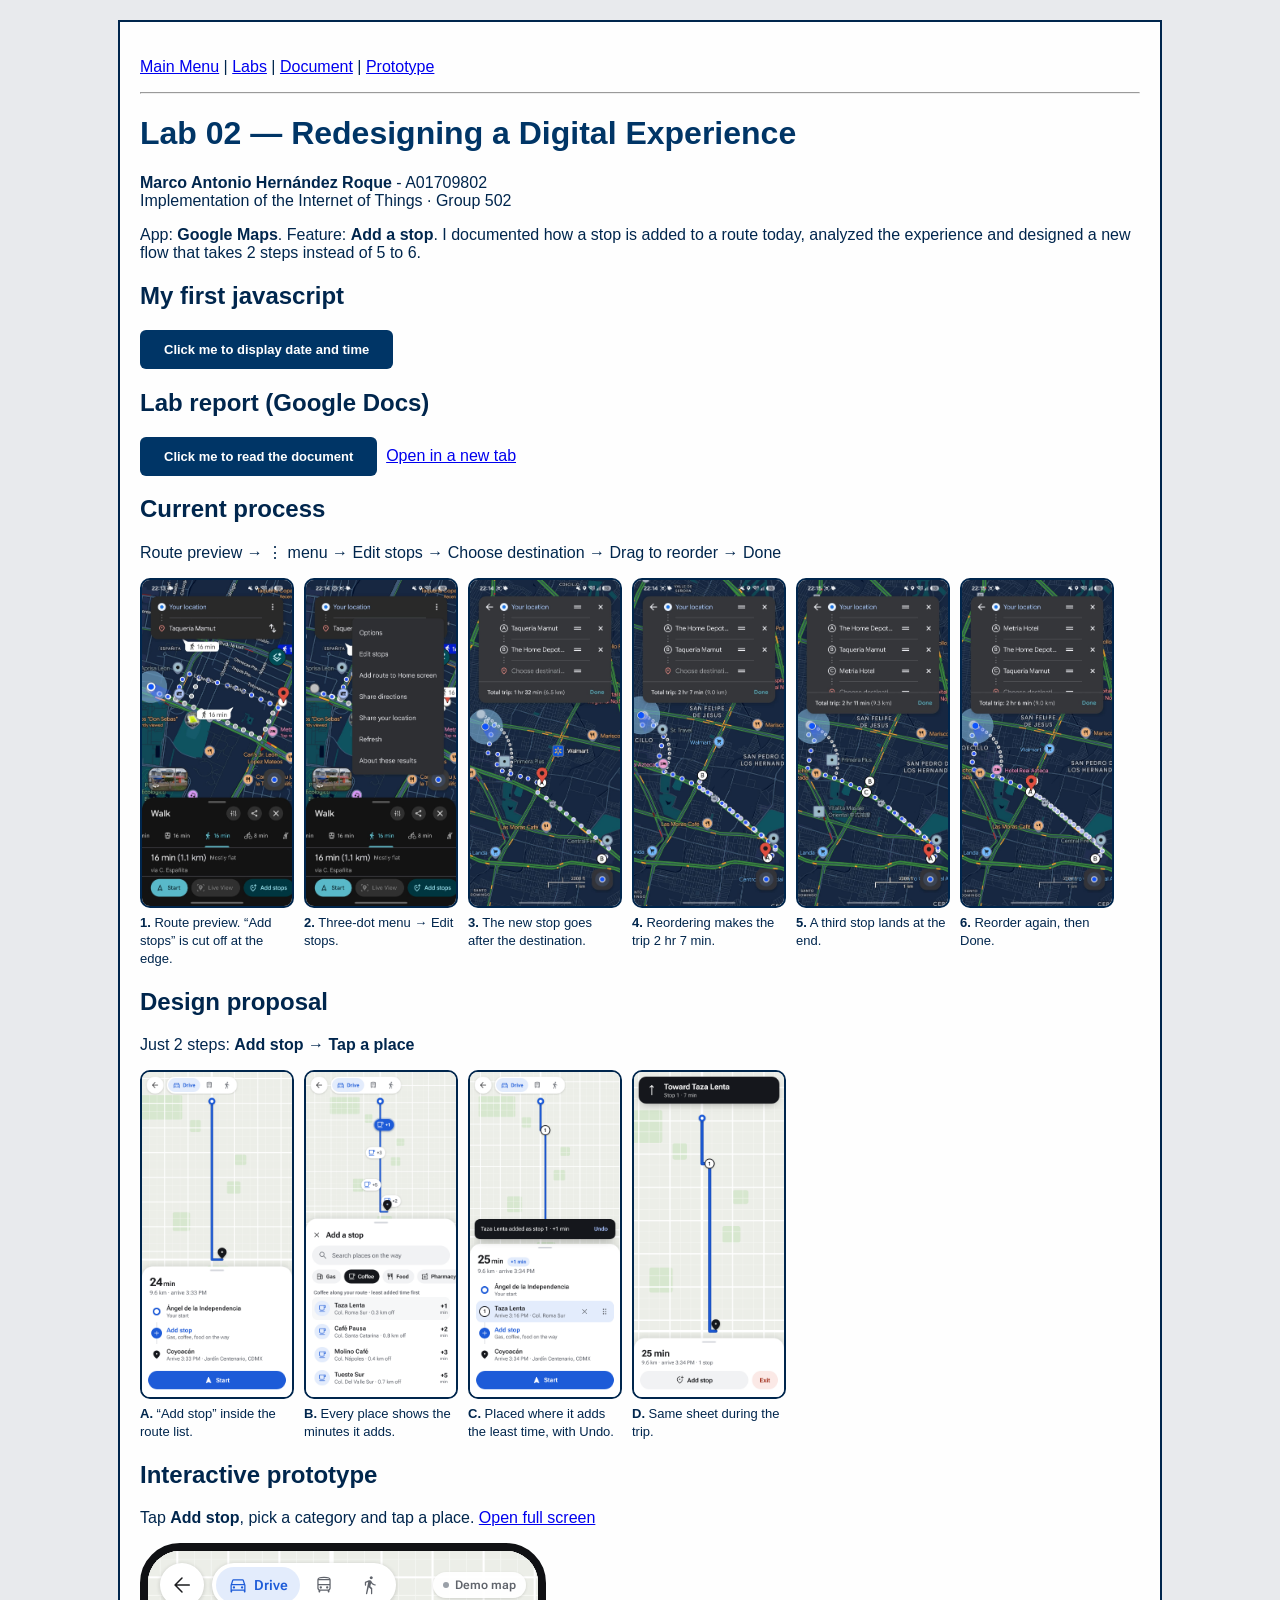
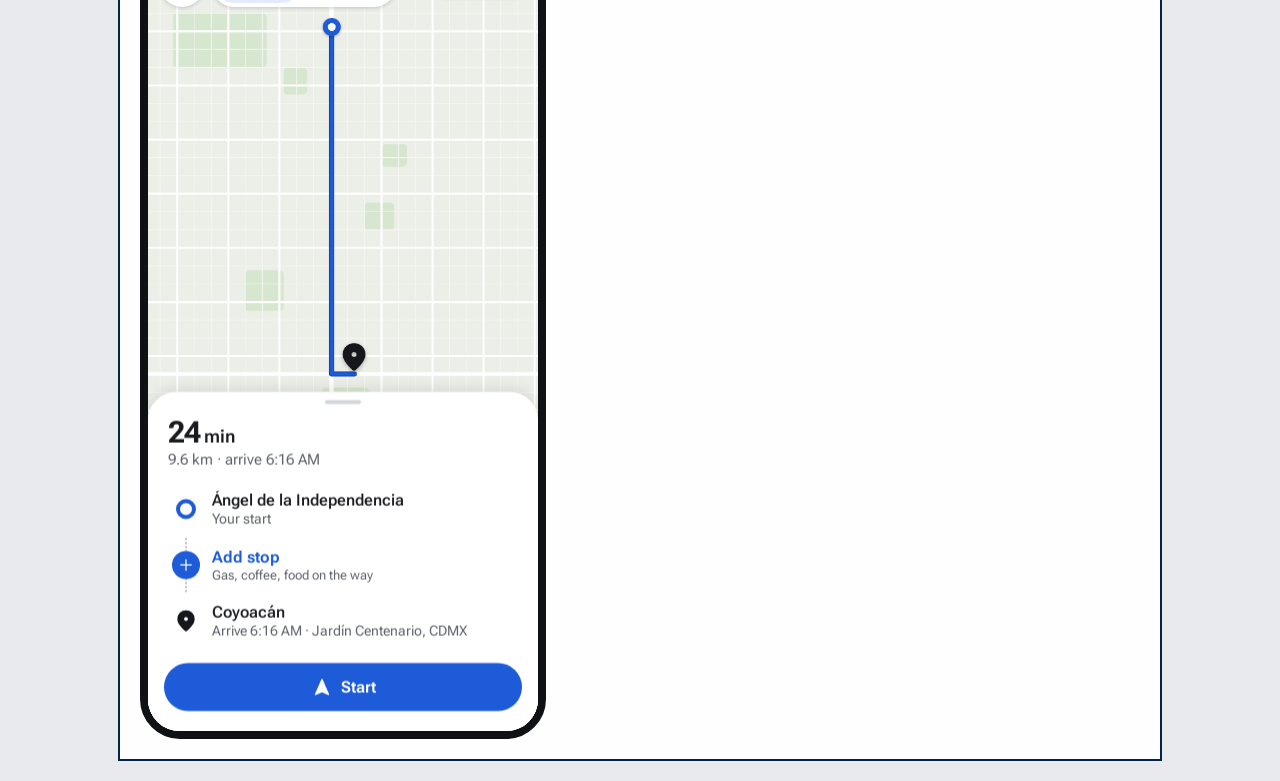
==== lab02/index.html @ 329e41b7 "Lab 02: Redesigning a digital experience (Google Maps, Add a stop) - lab02/index.html: lab page with" ====
<!DOCTYPE html>
<html lang="en">
<head>
    <meta charset="utf-8">
    <meta name="viewport" content="width=device-width, initial-scale=1">
    <title>Lab 02</title>
    <style>
        .shots { display: flex; gap: 14px; flex-wrap: wrap; }
        .shots figure { margin: 0; width: 150px; }
        .shots img { width: 150px; height: auto; border: 2px solid #00264d; border-radius: 10px; display: block; }
        .shots figcaption { font-size: 13px; line-height: 1.4; margin-top: 6px; }
        .doc-frame { width: 100%; height: 900px; border: 2px solid #00264d; border-radius: 8px; background: #ffffff; }
        button { background-color: #003566; color: white; border: none; padding: 12px 24px; border-radius: 6px; font-weight: bold; font-size: 13px; cursor: pointer; }
        button:focus-visible, a:focus-visible { outline: 3px solid #1a73e8; outline-offset: 2px; }
        @media (max-width: 600px) {
            .shots figure, .shots img { width: 46%; }
            .shots figure img { width: 100%; }
            .doc-frame { height: 600px; }
        }
    </style>
</head>
<body style="background-color: #e8eaed; font-family: Arial, sans-serif; color: #00264d; margin: 20px;">

    <div style="background-color: rgba(255, 255, 255, 0.95); padding: 20px; border: 2px solid #00264d; max-width: 1000px; margin: 0 auto;">

        <!-- Simple navigation menu -->
        <p>
            <a href="../index.html">Main Menu</a> |
            <a href="../labs.html">Labs</a> |
            <a href="#report">Document</a> |
            <a href="#prototype">Prototype</a>
        </p>

        <hr>

        <h1 style="color: #003566;">Lab 02 — Redesigning a Digital Experience</h1>
        <p>
            <b>Marco Antonio Hernández Roque</b> - A01709802<br>
            Implementation of the Internet of Things · Group 502
        </p>
        <p>
            App: <b>Google Maps</b>. Feature: <b>Add a stop</b>. I documented how a stop is added to a route today, analyzed the experience and designed a new flow that takes 2 steps instead of 5 to 6.
        </p>

        <!-- My first javascript -->
        <h2>My first javascript</h2>

        <button type="button" onclick="document.getElementById('demo').innerHTML = Date()">
            Click me to display date and time
        </button>
        <p id="demo"></p>

        <!-- The lab report, read from Google Docs with the same getElementById / innerHTML idea -->
        <h2 id="report">Lab report (Google Docs)</h2>
        <p>
            <button type="button" onclick="document.getElementById('doc').innerHTML = readDocument()">
                Click me to read the document
            </button>
            &nbsp;<a id="docLink" href="Lab02-Add-a-Stop.pdf" target="_blank" rel="noopener">Open in a new tab</a>
        </p>
        <div id="doc"></div>

        <!-- Before and after, at a glance -->
        <h2>Current process</h2>
        <p>Route preview → ⋮ menu → Edit stops → Choose destination → Drag to reorder → Done</p>
        <div class="shots">
            <figure><img src="img/current-01.jpg" alt="Route preview to Taquería Mamut, 16 min walking" width="738" height="1600" loading="lazy"><figcaption><b>1.</b> Route preview. “Add stops” is cut off at the edge.</figcaption></figure>
            <figure><img src="img/current-02.jpg" alt="Three-dot menu with Edit stops" width="738" height="1600" loading="lazy"><figcaption><b>2.</b> Three-dot menu → Edit stops.</figcaption></figure>
            <figure><img src="img/current-03.jpg" alt="Edit stops list with Taquería Mamut and The Home Depot, 1 hr 32 min" width="738" height="1600" loading="lazy"><figcaption><b>3.</b> The new stop goes after the destination.</figcaption></figure>
            <figure><img src="img/current-04.jpg" alt="Stops reordered, 2 hr 7 min" width="738" height="1600" loading="lazy"><figcaption><b>4.</b> Reordering makes the trip 2 hr 7 min.</figcaption></figure>
            <figure><img src="img/current-05.jpg" alt="Third stop Metria Hotel added, 2 hr 11 min" width="738" height="1600" loading="lazy"><figcaption><b>5.</b> A third stop lands at the end.</figcaption></figure>
            <figure><img src="img/current-06.jpg" alt="Final order, 2 hr 6 min, Done" width="738" height="1600" loading="lazy"><figcaption><b>6.</b> Reorder again, then Done.</figcaption></figure>
        </div>

        <h2>Design proposal</h2>
        <p>Just 2 steps: <b>Add stop → Tap a place</b></p>
        <div class="shots">
            <figure><img src="img/proposal-1.png" alt="Proposal: Add stop row inside the route list" width="780" height="1688" loading="lazy"><figcaption><b>A.</b> “Add stop” inside the route list.</figcaption></figure>
            <figure><img src="img/proposal-2.png" alt="Proposal: Add a stop sheet with categories and minutes added" width="780" height="1688" loading="lazy"><figcaption><b>B.</b> Every place shows the minutes it adds.</figcaption></figure>
            <figure><img src="img/proposal-3.png" alt="Proposal: stop placed automatically with Undo" width="780" height="1688" loading="lazy"><figcaption><b>C.</b> Placed where it adds the least time, with Undo.</figcaption></figure>
            <figure><img src="img/proposal-4.png" alt="Proposal: Add stop available while navigating" width="780" height="1688" loading="lazy"><figcaption><b>D.</b> Same sheet during the trip.</figcaption></figure>
        </div>

        <!-- Interactive prototype (Google Maps JavaScript API when a key is set in prototype/config.js) -->
        <h2 id="prototype">Interactive prototype</h2>
        <p>Tap <b>Add stop</b>, pick a category and tap a place. <a href="prototype/prototype.html" target="_blank" rel="noopener">Open full screen</a></p>
        <iframe src="prototype/prototype.html?embed" title="Interactive prototype: add a stop" loading="lazy"
                style="width: 100%; max-width: 390px; height: 780px; border: 8px solid #101114; border-radius: 40px; display: block;"></iframe>

    </div>

    <script>
        // Google Doc to show in the page.
        // 1. In Google Docs: Share → General access → "Anyone with the link" (Viewer).
        // 2. Copy the ID from the link: docs.google.com/document/d/THIS_PART/edit
        // 3. Paste it here. While it is empty, the page shows the PDF copy of the document.
        var GOOGLE_DOC_ID = "";

        function readDocument() {
            var src = GOOGLE_DOC_ID
                ? "https://docs.google.com/document/d/" + GOOGLE_DOC_ID + "/preview"
                : "Lab02-Add-a-Stop.pdf";
            return '<iframe class="doc-frame" src="' + src + '" title="Lab 02 document"></iframe>' +
                   '<p style="font-size: 13px;">Opened: ' + Date() + '</p>';
        }

        if (GOOGLE_DOC_ID) {
            var link = document.getElementById("docLink");
            link.href = "https://docs.google.com/document/d/" + GOOGLE_DOC_ID + "/edit?usp=sharing";
            link.textContent = "Open in Google Docs";
        }
    </script>

</body>
</html>
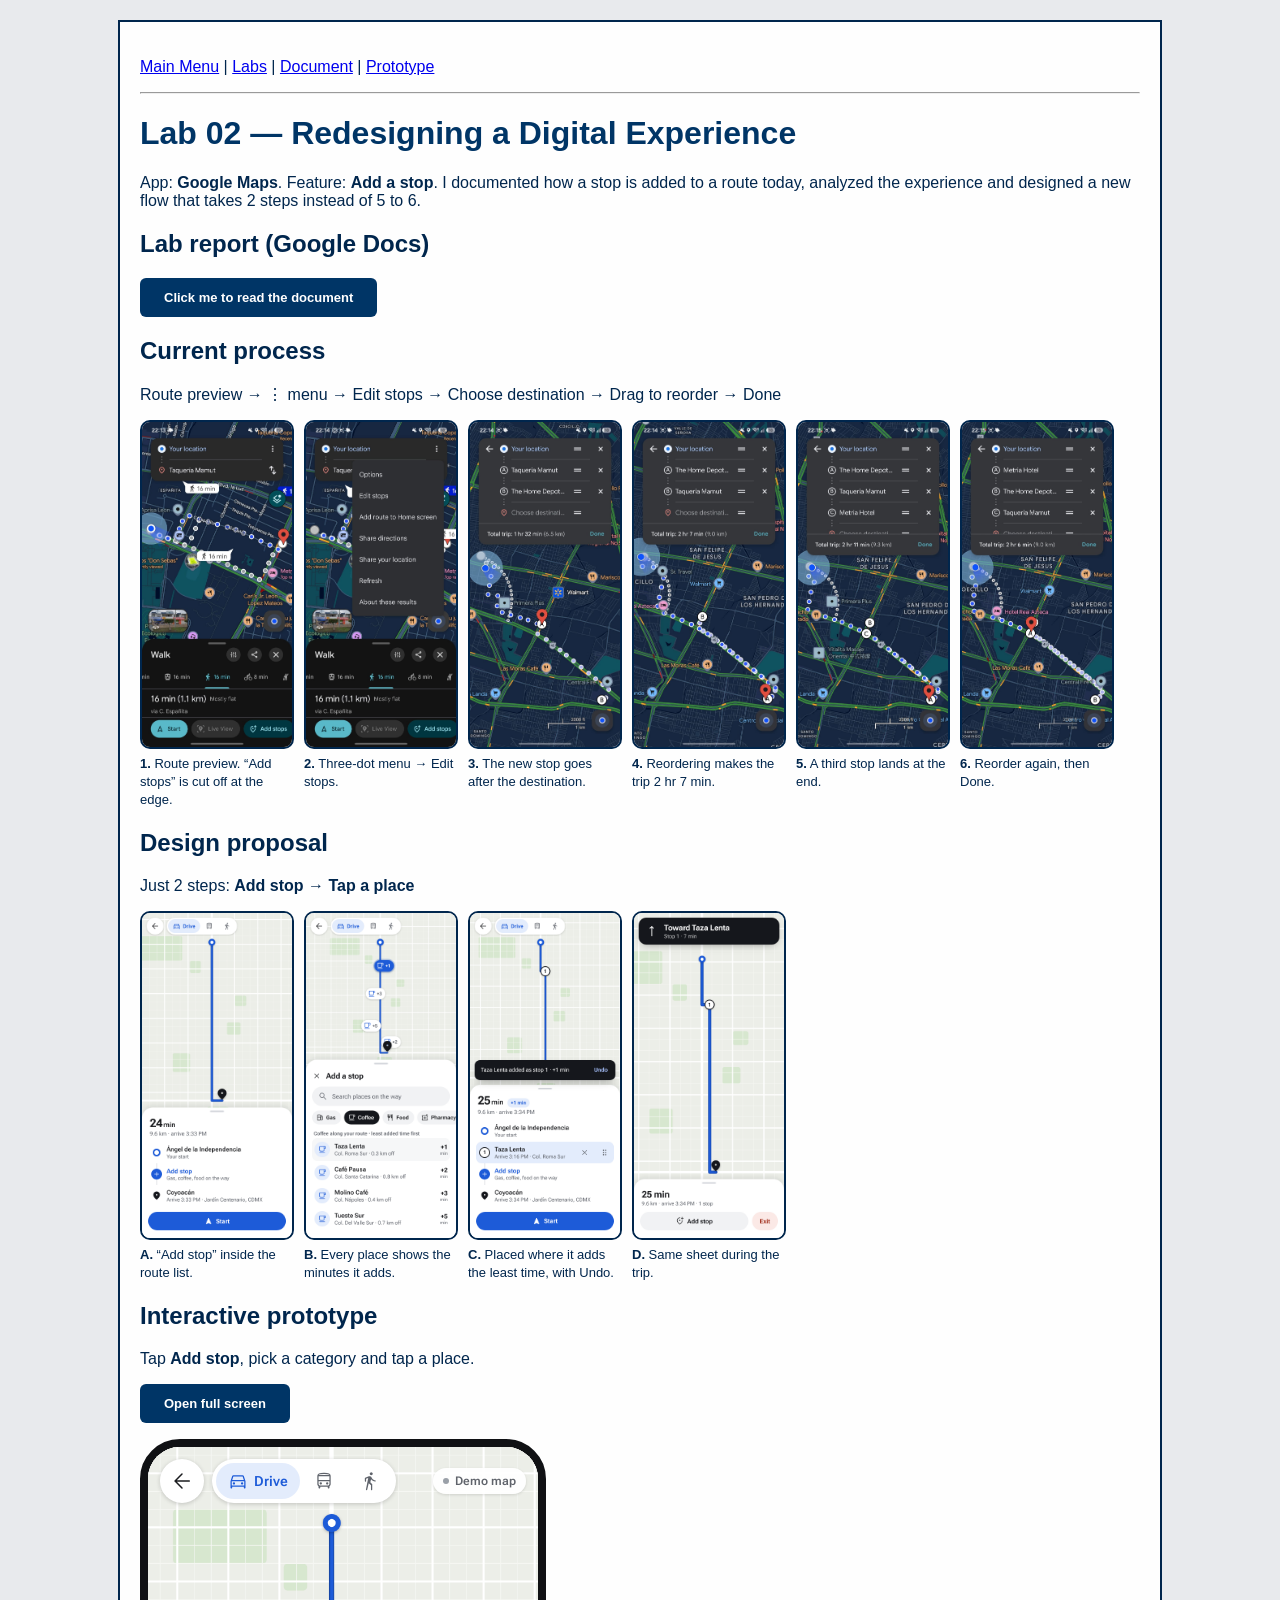
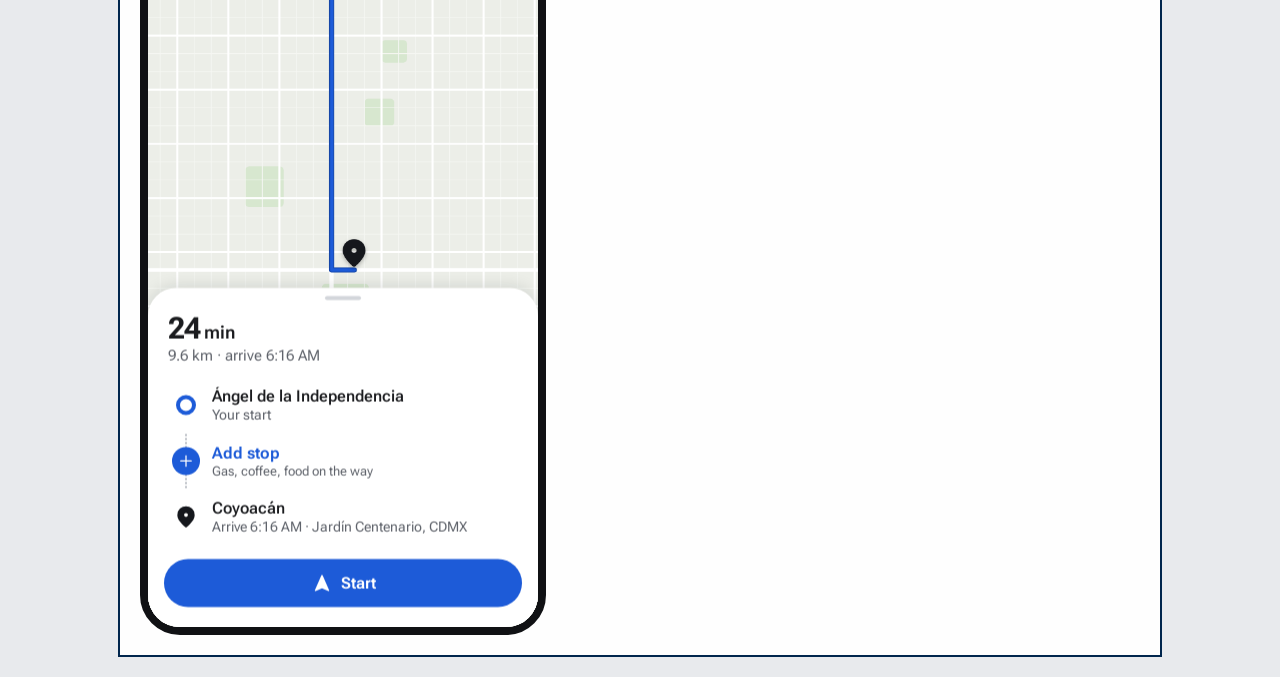
==== commit a3830532: "Lab 02: simplify page, Tec cover on the document - Remove name/course/group, the date-time demo and " ====
--- a/lab02/index.html
+++ b/lab02/index.html
@@ -10,7 +10,9 @@
         .shots img { width: 150px; height: auto; border: 2px solid #00264d; border-radius: 10px; display: block; }
         .shots figcaption { font-size: 13px; line-height: 1.4; margin-top: 6px; }
         .doc-frame { width: 100%; height: 900px; border: 2px solid #00264d; border-radius: 8px; background: #ffffff; }
-        button { background-color: #003566; color: white; border: none; padding: 12px 24px; border-radius: 6px; font-weight: bold; font-size: 13px; cursor: pointer; }
+        button, .btn { display: inline-block; background-color: #003566; color: white; border: none; padding: 12px 24px; border-radius: 6px; font-family: Arial, sans-serif; font-weight: bold; font-size: 13px; line-height: normal; text-decoration: none; cursor: pointer; }
+        button, .btn { transition: background-color 160ms ease-out; }
+        @media (hover: hover) and (pointer: fine) { button:hover, .btn:hover { background-color: #00509d; } }
         button:focus-visible, a:focus-visible { outline: 3px solid #1a73e8; outline-offset: 2px; }
         @media (max-width: 600px) {
             .shots figure, .shots img { width: 46%; }
@@ -35,20 +37,8 @@
 
         <h1 style="color: #003566;">Lab 02 — Redesigning a Digital Experience</h1>
         <p>
-            <b>Marco Antonio Hernández Roque</b> - A01709802<br>
-            Implementation of the Internet of Things · Group 502
-        </p>
-        <p>
             App: <b>Google Maps</b>. Feature: <b>Add a stop</b>. I documented how a stop is added to a route today, analyzed the experience and designed a new flow that takes 2 steps instead of 5 to 6.
         </p>
-
-        <!-- My first javascript -->
-        <h2>My first javascript</h2>
-
-        <button type="button" onclick="document.getElementById('demo').innerHTML = Date()">
-            Click me to display date and time
-        </button>
-        <p id="demo"></p>
 
         <!-- The lab report, read from Google Docs with the same getElementById / innerHTML idea -->
         <h2 id="report">Lab report (Google Docs)</h2>
@@ -56,7 +46,6 @@
             <button type="button" onclick="document.getElementById('doc').innerHTML = readDocument()">
                 Click me to read the document
             </button>
-            &nbsp;<a id="docLink" href="Lab02-Add-a-Stop.pdf" target="_blank" rel="noopener">Open in a new tab</a>
         </p>
         <div id="doc"></div>
 
@@ -83,7 +72,8 @@
 
         <!-- Interactive prototype (Google Maps JavaScript API when a key is set in prototype/config.js) -->
         <h2 id="prototype">Interactive prototype</h2>
-        <p>Tap <b>Add stop</b>, pick a category and tap a place. <a href="prototype/prototype.html" target="_blank" rel="noopener">Open full screen</a></p>
+        <p>Tap <b>Add stop</b>, pick a category and tap a place.</p>
+        <p><a class="btn" href="prototype/prototype.html" target="_blank" rel="noopener">Open full screen</a></p>
         <iframe src="prototype/prototype.html?embed" title="Interactive prototype: add a stop" loading="lazy"
                 style="width: 100%; max-width: 390px; height: 780px; border: 8px solid #101114; border-radius: 40px; display: block;"></iframe>
 
@@ -100,14 +90,7 @@
             var src = GOOGLE_DOC_ID
                 ? "https://docs.google.com/document/d/" + GOOGLE_DOC_ID + "/preview"
                 : "Lab02-Add-a-Stop.pdf";
-            return '<iframe class="doc-frame" src="' + src + '" title="Lab 02 document"></iframe>' +
-                   '<p style="font-size: 13px;">Opened: ' + Date() + '</p>';
-        }
-
-        if (GOOGLE_DOC_ID) {
-            var link = document.getElementById("docLink");
-            link.href = "https://docs.google.com/document/d/" + GOOGLE_DOC_ID + "/edit?usp=sharing";
-            link.textContent = "Open in Google Docs";
+            return '<iframe class="doc-frame" src="' + src + '" title="Lab 02 document"></iframe>';
         }
     </script>
 
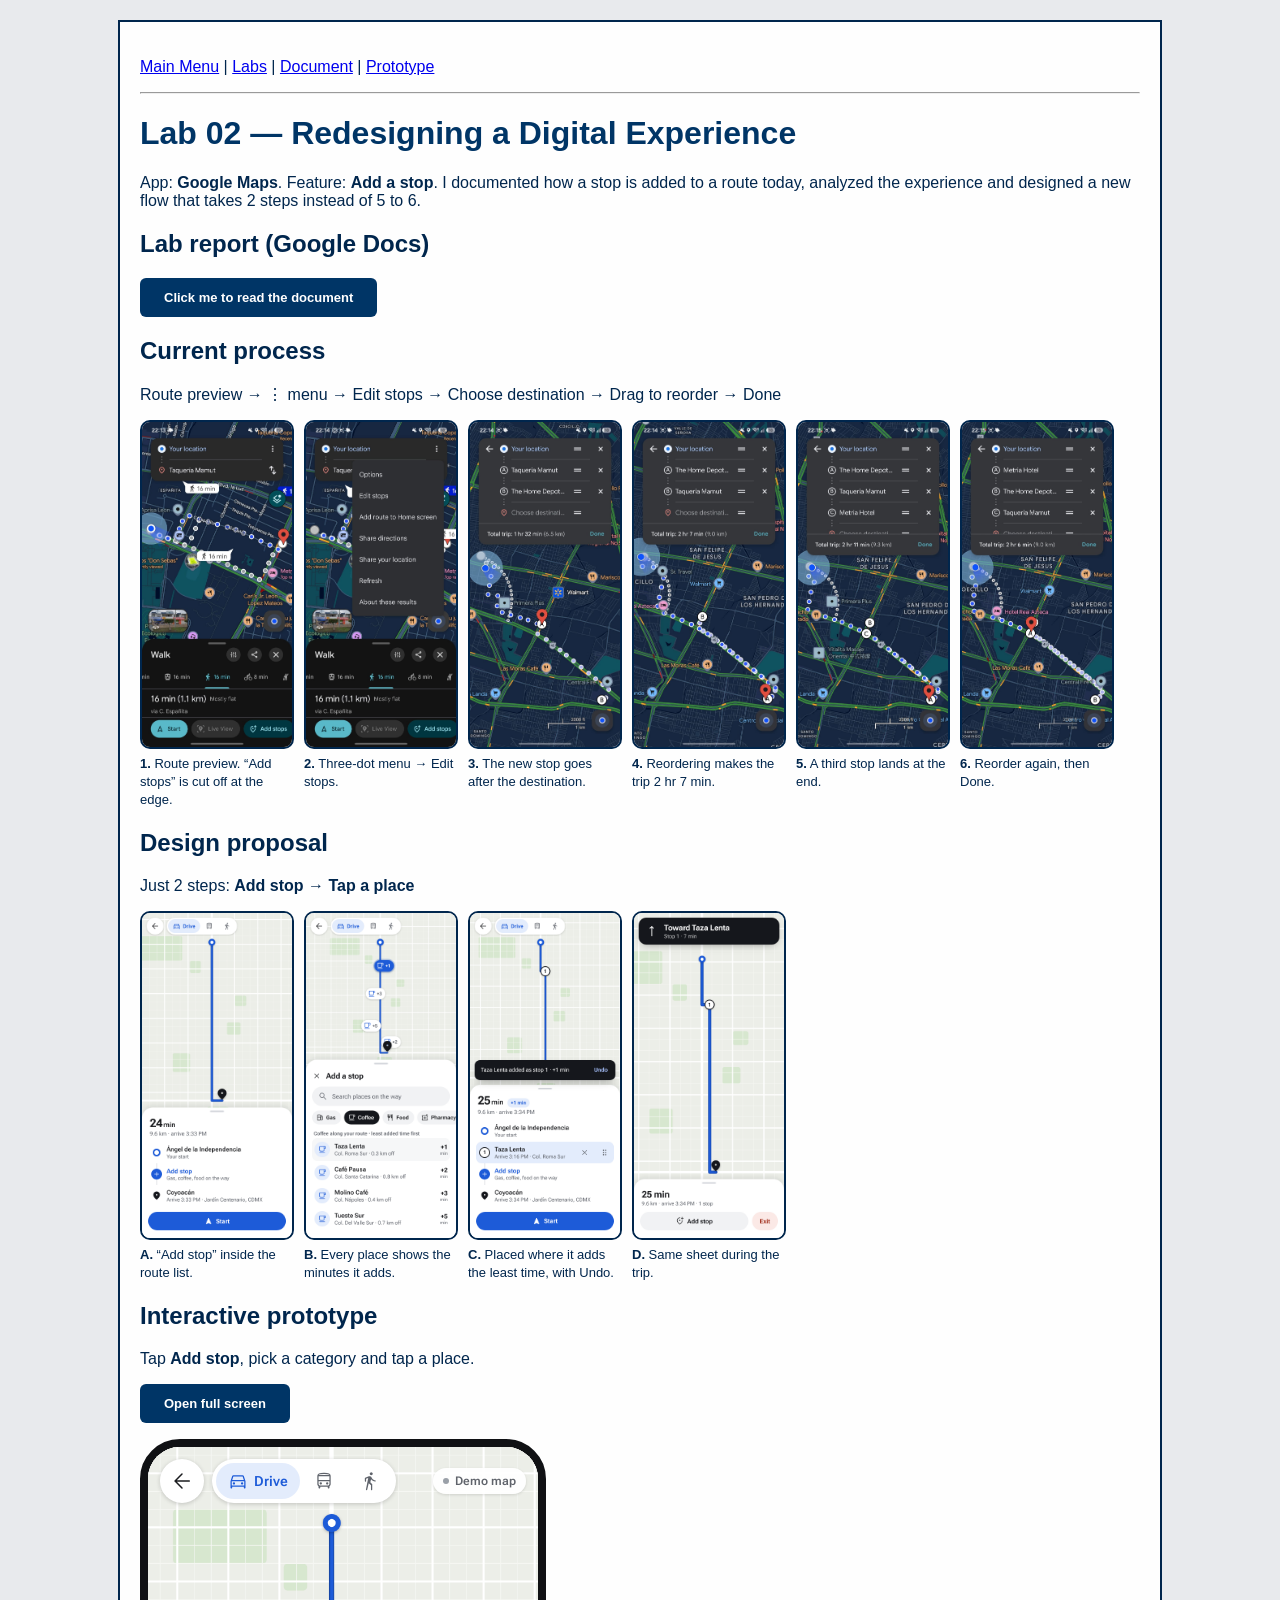
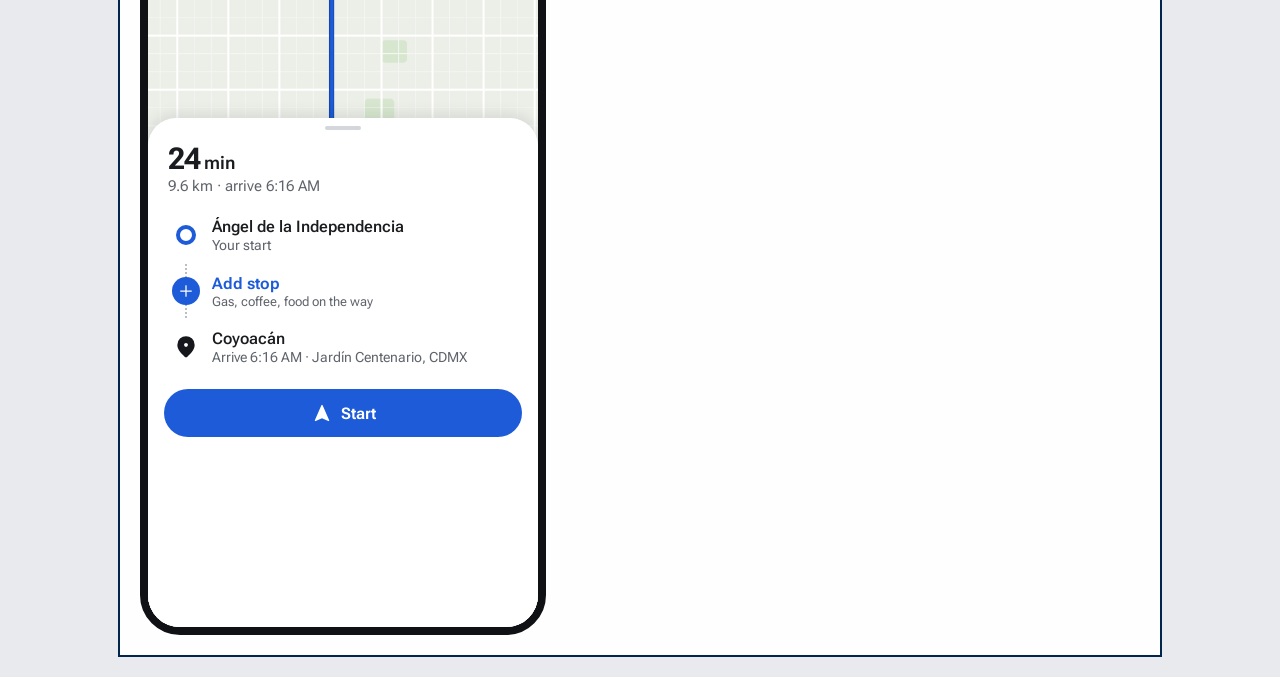
==== commit 71a16c0f: "Lab 02: read the document from Google Docs Co-Authored-By: Claude Opus 5.5 <noreply@anthropic.com> C" ====
--- a/lab02/index.html
+++ b/lab02/index.html
@@ -84,7 +84,7 @@
         // 1. In Google Docs: Share → General access → "Anyone with the link" (Viewer).
         // 2. Copy the ID from the link: docs.google.com/document/d/THIS_PART/edit
         // 3. Paste it here. While it is empty, the page shows the PDF copy of the document.
-        var GOOGLE_DOC_ID = "";
+        var GOOGLE_DOC_ID = "1-zL1FO2abofV1wmi1WR2STwR0yaV2QszB_UqbsDHkco";
 
         function readDocument() {
             var src = GOOGLE_DOC_ID
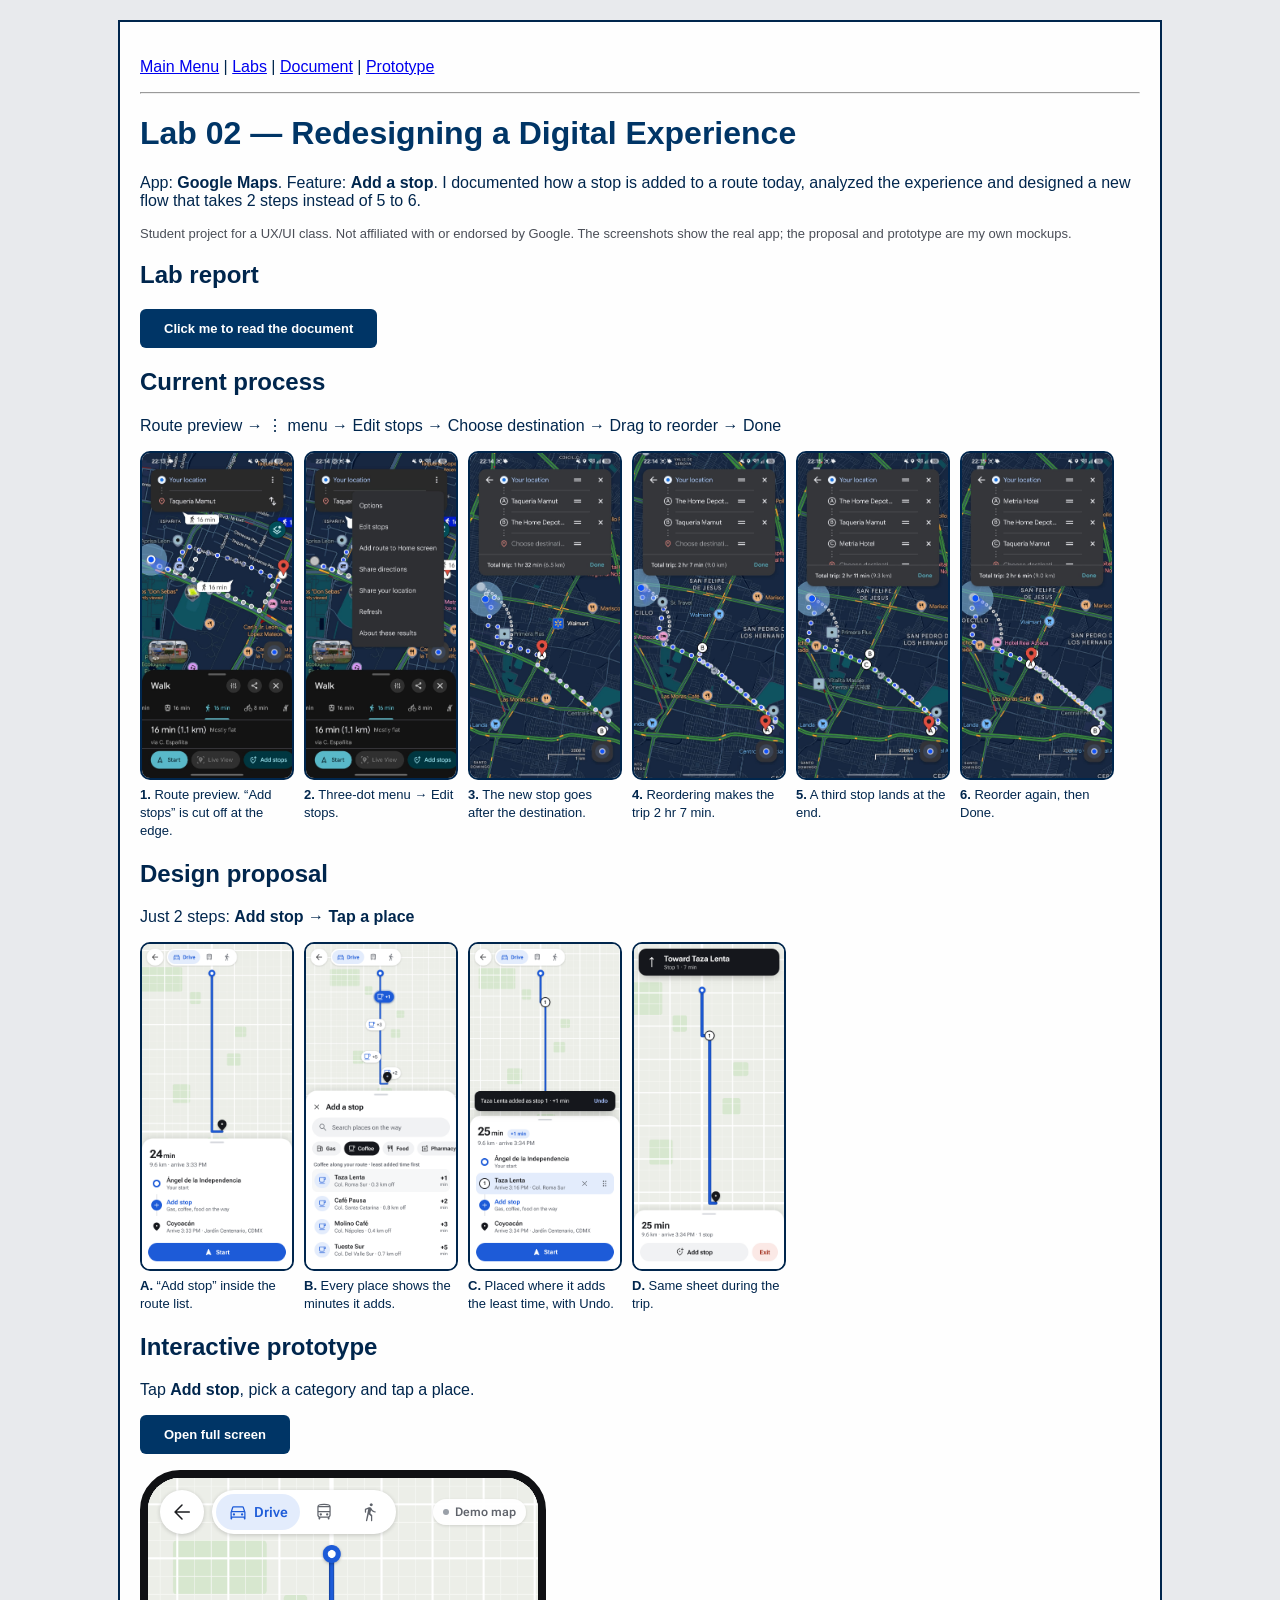
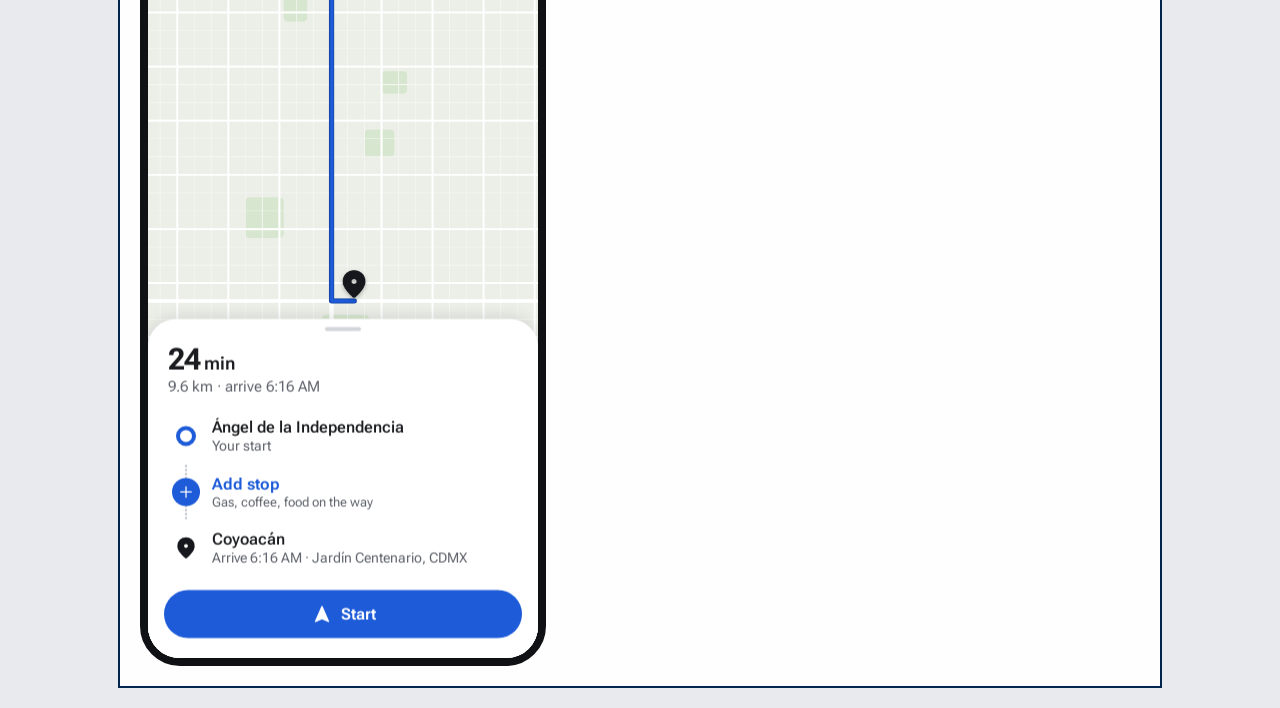
==== commit 38ad30d6: "Lab 02: remove patterns flagged by Safe Browsing Chrome showed a "Dangerous site" warning on the sit" ====
--- a/lab02/index.html
+++ b/lab02/index.html
@@ -9,7 +9,17 @@
         .shots figure { margin: 0; width: 150px; }
         .shots img { width: 150px; height: auto; border: 2px solid #00264d; border-radius: 10px; display: block; }
         .shots figcaption { font-size: 13px; line-height: 1.4; margin-top: 6px; }
-        .doc-frame { width: 100%; height: 900px; border: 2px solid #00264d; border-radius: 8px; background: #ffffff; }
+        .doc { margin-top: 16px; padding: 28px 32px; background: #ffffff; border: 1px solid #c9ced6; border-radius: 8px; color: #1f1f1f; line-height: 1.55; max-width: 760px; }
+        .doc h3 { font-size: 22px; margin: 0 0 6px; color: #003566; }
+        .doc h4 { font-size: 17px; margin: 24px 0 8px; color: #1f1f1f; }
+        .doc p { margin: 0 0 10px; }
+        .doc ul { margin: 0 0 10px; padding-left: 22px; }
+        .doc li { margin-bottom: 4px; }
+        .doc table { width: 100%; border-collapse: collapse; font-size: 14px; margin: 8px 0 4px; }
+        .doc th, .doc td { text-align: left; padding: 8px 10px; border-bottom: 1px solid #dadce0; vertical-align: top; }
+        .doc th { background: #f1f3f4; color: #5f6368; }
+        .doc td:last-child { font-weight: bold; }
+        .note { font-size: 13px; color: #4a4e57; }
         button, .btn { display: inline-block; background-color: #003566; color: white; border: none; padding: 12px 24px; border-radius: 6px; font-family: Arial, sans-serif; font-weight: bold; font-size: 13px; line-height: normal; text-decoration: none; cursor: pointer; }
         button, .btn { transition: background-color 160ms ease-out; }
         @media (hover: hover) and (pointer: fine) { button:hover, .btn:hover { background-color: #00509d; } }
@@ -17,7 +27,7 @@
         @media (max-width: 600px) {
             .shots figure, .shots img { width: 46%; }
             .shots figure img { width: 100%; }
-            .doc-frame { height: 600px; }
+            .doc { padding: 18px; }
         }
     </style>
 </head>
@@ -39,11 +49,12 @@
         <p>
             App: <b>Google Maps</b>. Feature: <b>Add a stop</b>. I documented how a stop is added to a route today, analyzed the experience and designed a new flow that takes 2 steps instead of 5 to 6.
         </p>
+        <p class="note">Student project for a UX/UI class. Not affiliated with or endorsed by Google. The screenshots show the real app; the proposal and prototype are my own mockups.</p>
 
-        <!-- The lab report, read from Google Docs with the same getElementById / innerHTML idea -->
-        <h2 id="report">Lab report (Google Docs)</h2>
+        <!-- The lab report: the button copies the document below into the page (getElementById / innerHTML) -->
+        <h2 id="report">Lab report</h2>
         <p>
-            <button type="button" onclick="document.getElementById('doc').innerHTML = readDocument()">
+            <button type="button" onclick="document.getElementById('doc').innerHTML = document.getElementById('docContent').innerHTML">
                 Click me to read the document
             </button>
         </p>
@@ -79,20 +90,44 @@
 
     </div>
 
-    <script>
-        // Google Doc to show in the page.
-        // 1. In Google Docs: Share → General access → "Anyone with the link" (Viewer).
-        // 2. Copy the ID from the link: docs.google.com/document/d/THIS_PART/edit
-        // 3. Paste it here. While it is empty, the page shows the PDF copy of the document.
-        var GOOGLE_DOC_ID = "1-zL1FO2abofV1wmi1WR2STwR0yaV2QszB_UqbsDHkco";
+    <!-- Text of the lab document (same content as the Google Doc) -->
+    <template id="docContent">
+        <article class="doc">
+            <h3>Redesigning a digital experience</h3>
+            <p><b>Google Maps: Add a stop.</b> Task: plan a walk to Taquería Mamut, then add The Home Depot and Metria Hotel as stops on the way and put them in order.</p>
 
-        function readDocument() {
-            var src = GOOGLE_DOC_ID
-                ? "https://docs.google.com/document/d/" + GOOGLE_DOC_ID + "/preview"
-                : "Lab02-Add-a-Stop.pdf";
-            return '<iframe class="doc-frame" src="' + src + '" title="Lab 02 document"></iframe>';
-        }
-    </script>
+            <h4>Current process</h4>
+            <p>Route preview → ⋮ menu → Edit stops → Choose destination → Search and pick → Drag to reorder → Done. The screenshots are in the Current process section below.</p>
+
+            <h4>UX analysis</h4>
+            <p>Adding a stop takes six screens and five to six actions: open the three-dot menu, tap Edit stops, tap the empty field, search the place, drag it into position and tap Done. The feature exists, but it is hard to find and the result is hard to trust. The “Add stops” button is cut off at the edge of the bottom bar, the menu calls it “Edit stops”, and every new place is added after the destination. The list never says how many minutes each place adds or which order is fastest: swapping two stops changed the trip from 1 hr 32 min to 2 hr 7 min without any warning.</p>
+            <ul>
+                <li><b>How many steps?</b> Six screens, five to six actions for one stop.</li>
+                <li><b>Is the navigation clear?</b> Partly. The edit list looks like the route card; only “Done” tells you that you are editing.</li>
+                <li><b>Is the feature easy to find?</b> No. The button is cut off and the menu option is the second of seven.</li>
+                <li><b>Are the buttons easy to identify?</b> Partly. The ≡ handles and ✕ buttons are small and gray, and the empty “Choose destination” field looks required.</li>
+                <li><b>Is the information organized?</b> The list covers the top third of the map and only shows the total time, never the time per stop.</li>
+                <li><b>Confusing moments?</b> The original destination turns into stop A, and the order changes the trip by 35 minutes with no hint.</li>
+                <li><b>What would I change?</b> Put “Add stop” inside the route sheet, show the minutes each place adds, place the stop automatically and use Undo instead of Done.</li>
+            </ul>
+
+            <h4>Design proposal</h4>
+            <p>This new UX is easier to find and faster to use. It takes just 2 steps: <b>Add stop → Tap a place</b>.</p>
+            <p><b>Proposed flow:</b> Directions → Add stop → Pick a category or search → Tap a place → Start</p>
+            <table>
+                <tr><th></th><th>Current</th><th>Proposed</th></tr>
+                <tr><td>Actions to add one stop</td><td>5 to 6</td><td>2</td></tr>
+                <tr><td>Where the option is</td><td>Cut-off button, or ⋮ menu → Edit stops</td><td>A row inside the route list</td></tr>
+                <tr><td>Time each place adds</td><td>Only the total, after choosing</td><td>On every result, before choosing</td></tr>
+                <tr><td>Where the new stop lands</td><td>After the destination</td><td>Where it adds the least time</td></tr>
+                <tr><td>Fixing the order</td><td>Drag by hand, no hint of the fastest order</td><td>Automatic; dragging is optional</td></tr>
+                <tr><td>Confirmation</td><td>Done</td><td>Changes apply live, with Undo</td></tr>
+            </table>
+
+            <h4>Justification</h4>
+            <p>The current flow has the feature but hides it behind a cut-off button and a generic menu, and it makes the user fix the order by hand. Moving “Add stop” into the route list puts it where the thumb already is, so the feature is visible without exploring. Showing the minutes each place adds turns a blind choice into an informed one, and inserting the stop in the fastest position keeps the original destination at the end and removes the need to drag. Replacing Done with Undo keeps the user in control without an extra confirmation. Categories like Gas, Coffee and Food let the user recognize instead of type, and the same sheet works before and during the trip. The result is 2 steps instead of 5 to 6, with less cognitive load and fewer chances of ending up with a slower route by accident.</p>
+        </article>
+    </template>
 
 </body>
 </html>
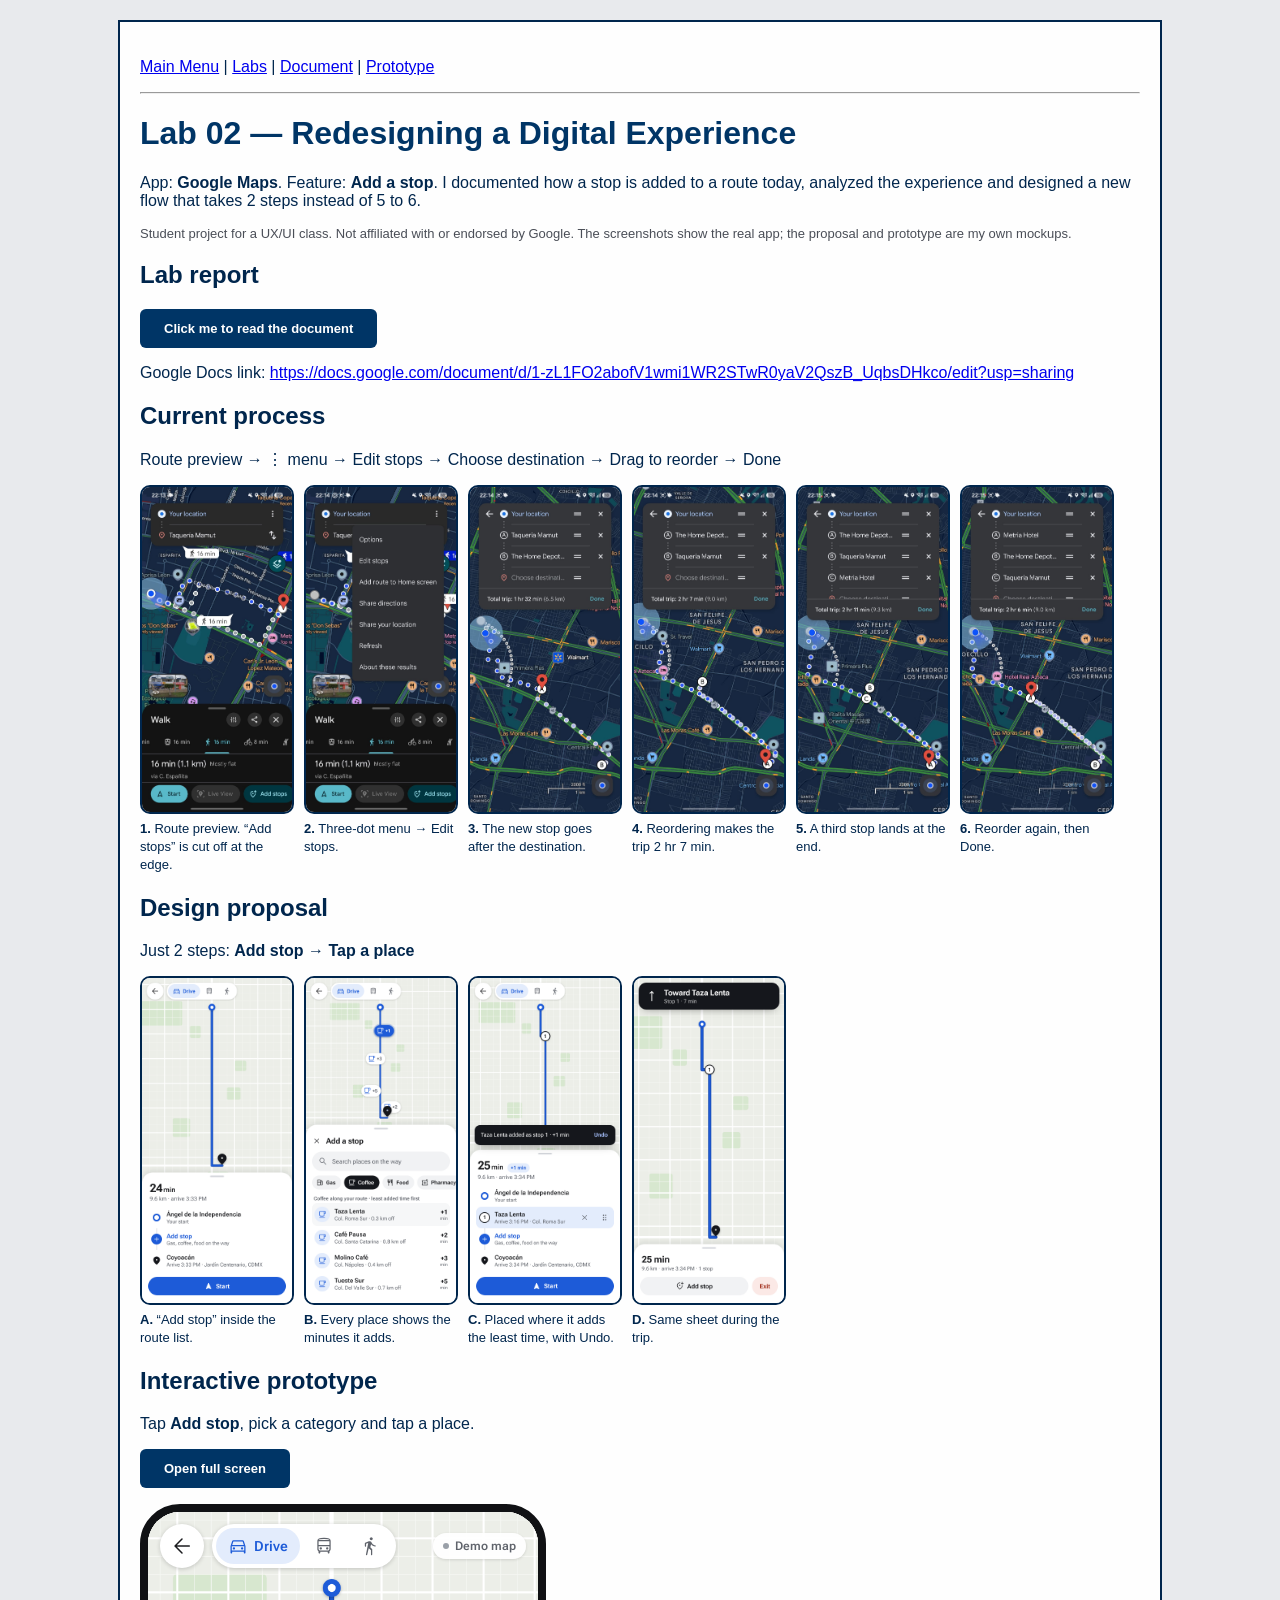
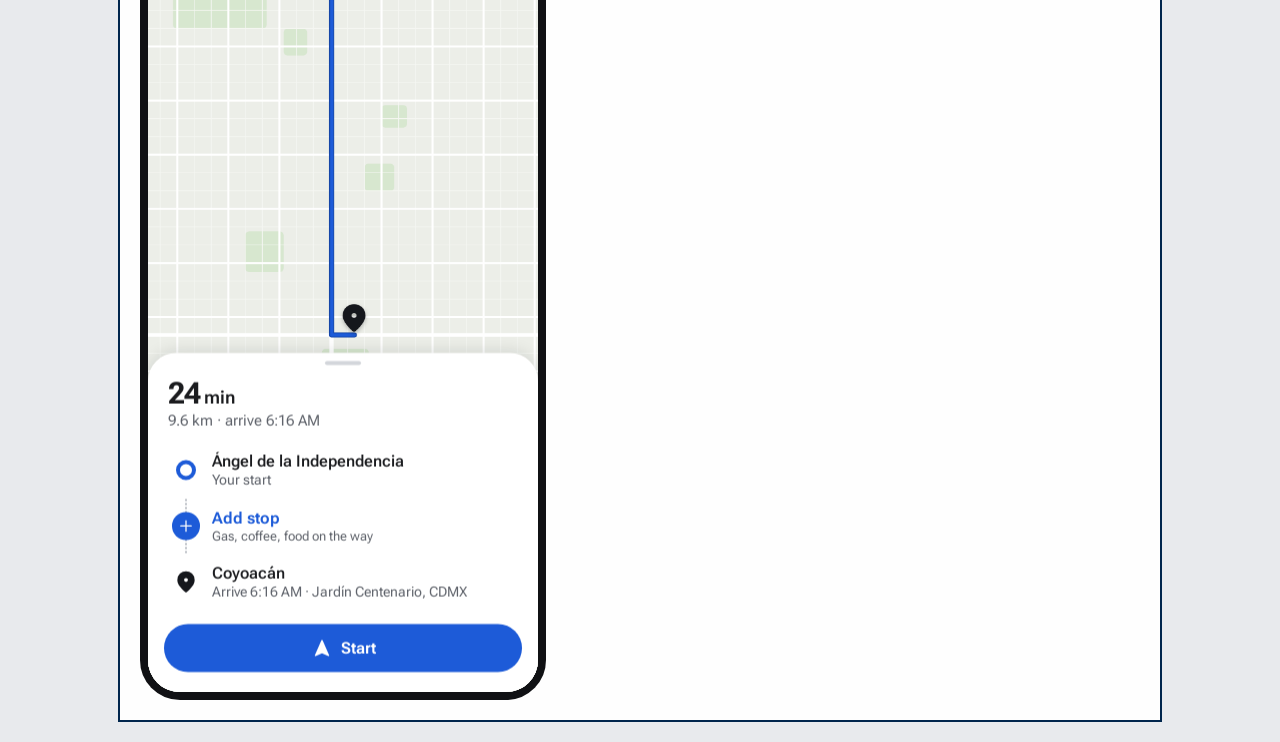
==== commit c599ee73: "Lab 02: show the Google Docs link as text and on the Labs card Co-Authored-By: Claude Opus 5.5 <nore" ====
--- a/lab02/index.html
+++ b/lab02/index.html
@@ -9,16 +9,6 @@
         .shots figure { margin: 0; width: 150px; }
         .shots img { width: 150px; height: auto; border: 2px solid #00264d; border-radius: 10px; display: block; }
         .shots figcaption { font-size: 13px; line-height: 1.4; margin-top: 6px; }
-        .doc { margin-top: 16px; padding: 28px 32px; background: #ffffff; border: 1px solid #c9ced6; border-radius: 8px; color: #1f1f1f; line-height: 1.55; max-width: 760px; }
-        .doc h3 { font-size: 22px; margin: 0 0 6px; color: #003566; }
-        .doc h4 { font-size: 17px; margin: 24px 0 8px; color: #1f1f1f; }
-        .doc p { margin: 0 0 10px; }
-        .doc ul { margin: 0 0 10px; padding-left: 22px; }
-        .doc li { margin-bottom: 4px; }
-        .doc table { width: 100%; border-collapse: collapse; font-size: 14px; margin: 8px 0 4px; }
-        .doc th, .doc td { text-align: left; padding: 8px 10px; border-bottom: 1px solid #dadce0; vertical-align: top; }
-        .doc th { background: #f1f3f4; color: #5f6368; }
-        .doc td:last-child { font-weight: bold; }
         .note { font-size: 13px; color: #4a4e57; }
         button, .btn { display: inline-block; background-color: #003566; color: white; border: none; padding: 12px 24px; border-radius: 6px; font-family: Arial, sans-serif; font-weight: bold; font-size: 13px; line-height: normal; text-decoration: none; cursor: pointer; }
         button, .btn { transition: background-color 160ms ease-out; }
@@ -27,7 +17,6 @@
         @media (max-width: 600px) {
             .shots figure, .shots img { width: 46%; }
             .shots figure img { width: 100%; }
-            .doc { padding: 18px; }
         }
     </style>
 </head>
@@ -51,14 +40,14 @@
         </p>
         <p class="note">Student project for a UX/UI class. Not affiliated with or endorsed by Google. The screenshots show the real app; the proposal and prototype are my own mockups.</p>
 
-        <!-- The lab report: the button copies the document below into the page (getElementById / innerHTML) -->
+        <!-- The lab report lives in Google Docs -->
         <h2 id="report">Lab report</h2>
         <p>
-            <button type="button" onclick="document.getElementById('doc').innerHTML = document.getElementById('docContent').innerHTML">
-                Click me to read the document
-            </button>
+            <a class="btn" href="https://docs.google.com/document/d/1-zL1FO2abofV1wmi1WR2STwR0yaV2QszB_UqbsDHkco/edit?usp=sharing" target="_blank" rel="noopener">Click me to read the document</a>
         </p>
-        <div id="doc"></div>
+        <p style="word-break: break-all;">
+            Google Docs link: <a href="https://docs.google.com/document/d/1-zL1FO2abofV1wmi1WR2STwR0yaV2QszB_UqbsDHkco/edit?usp=sharing" target="_blank" rel="noopener">https://docs.google.com/document/d/1-zL1FO2abofV1wmi1WR2STwR0yaV2QszB_UqbsDHkco/edit?usp=sharing</a>
+        </p>
 
         <!-- Before and after, at a glance -->
         <h2>Current process</h2>
@@ -90,44 +79,6 @@
 
     </div>
 
-    <!-- Text of the lab document (same content as the Google Doc) -->
-    <template id="docContent">
-        <article class="doc">
-            <h3>Redesigning a digital experience</h3>
-            <p><b>Google Maps: Add a stop.</b> Task: plan a walk to Taquería Mamut, then add The Home Depot and Metria Hotel as stops on the way and put them in order.</p>
-
-            <h4>Current process</h4>
-            <p>Route preview → ⋮ menu → Edit stops → Choose destination → Search and pick → Drag to reorder → Done. The screenshots are in the Current process section below.</p>
-
-            <h4>UX analysis</h4>
-            <p>Adding a stop takes six screens and five to six actions: open the three-dot menu, tap Edit stops, tap the empty field, search the place, drag it into position and tap Done. The feature exists, but it is hard to find and the result is hard to trust. The “Add stops” button is cut off at the edge of the bottom bar, the menu calls it “Edit stops”, and every new place is added after the destination. The list never says how many minutes each place adds or which order is fastest: swapping two stops changed the trip from 1 hr 32 min to 2 hr 7 min without any warning.</p>
-            <ul>
-                <li><b>How many steps?</b> Six screens, five to six actions for one stop.</li>
-                <li><b>Is the navigation clear?</b> Partly. The edit list looks like the route card; only “Done” tells you that you are editing.</li>
-                <li><b>Is the feature easy to find?</b> No. The button is cut off and the menu option is the second of seven.</li>
-                <li><b>Are the buttons easy to identify?</b> Partly. The ≡ handles and ✕ buttons are small and gray, and the empty “Choose destination” field looks required.</li>
-                <li><b>Is the information organized?</b> The list covers the top third of the map and only shows the total time, never the time per stop.</li>
-                <li><b>Confusing moments?</b> The original destination turns into stop A, and the order changes the trip by 35 minutes with no hint.</li>
-                <li><b>What would I change?</b> Put “Add stop” inside the route sheet, show the minutes each place adds, place the stop automatically and use Undo instead of Done.</li>
-            </ul>
-
-            <h4>Design proposal</h4>
-            <p>This new UX is easier to find and faster to use. It takes just 2 steps: <b>Add stop → Tap a place</b>.</p>
-            <p><b>Proposed flow:</b> Directions → Add stop → Pick a category or search → Tap a place → Start</p>
-            <table>
-                <tr><th></th><th>Current</th><th>Proposed</th></tr>
-                <tr><td>Actions to add one stop</td><td>5 to 6</td><td>2</td></tr>
-                <tr><td>Where the option is</td><td>Cut-off button, or ⋮ menu → Edit stops</td><td>A row inside the route list</td></tr>
-                <tr><td>Time each place adds</td><td>Only the total, after choosing</td><td>On every result, before choosing</td></tr>
-                <tr><td>Where the new stop lands</td><td>After the destination</td><td>Where it adds the least time</td></tr>
-                <tr><td>Fixing the order</td><td>Drag by hand, no hint of the fastest order</td><td>Automatic; dragging is optional</td></tr>
-                <tr><td>Confirmation</td><td>Done</td><td>Changes apply live, with Undo</td></tr>
-            </table>
-
-            <h4>Justification</h4>
-            <p>The current flow has the feature but hides it behind a cut-off button and a generic menu, and it makes the user fix the order by hand. Moving “Add stop” into the route list puts it where the thumb already is, so the feature is visible without exploring. Showing the minutes each place adds turns a blind choice into an informed one, and inserting the stop in the fastest position keeps the original destination at the end and removes the need to drag. Replacing Done with Undo keeps the user in control without an extra confirmation. Categories like Gas, Coffee and Food let the user recognize instead of type, and the same sheet works before and during the trip. The result is 2 steps instead of 5 to 6, with less cognitive load and fewer chances of ending up with a slower route by accident.</p>
-        </article>
-    </template>
 
 </body>
 </html>
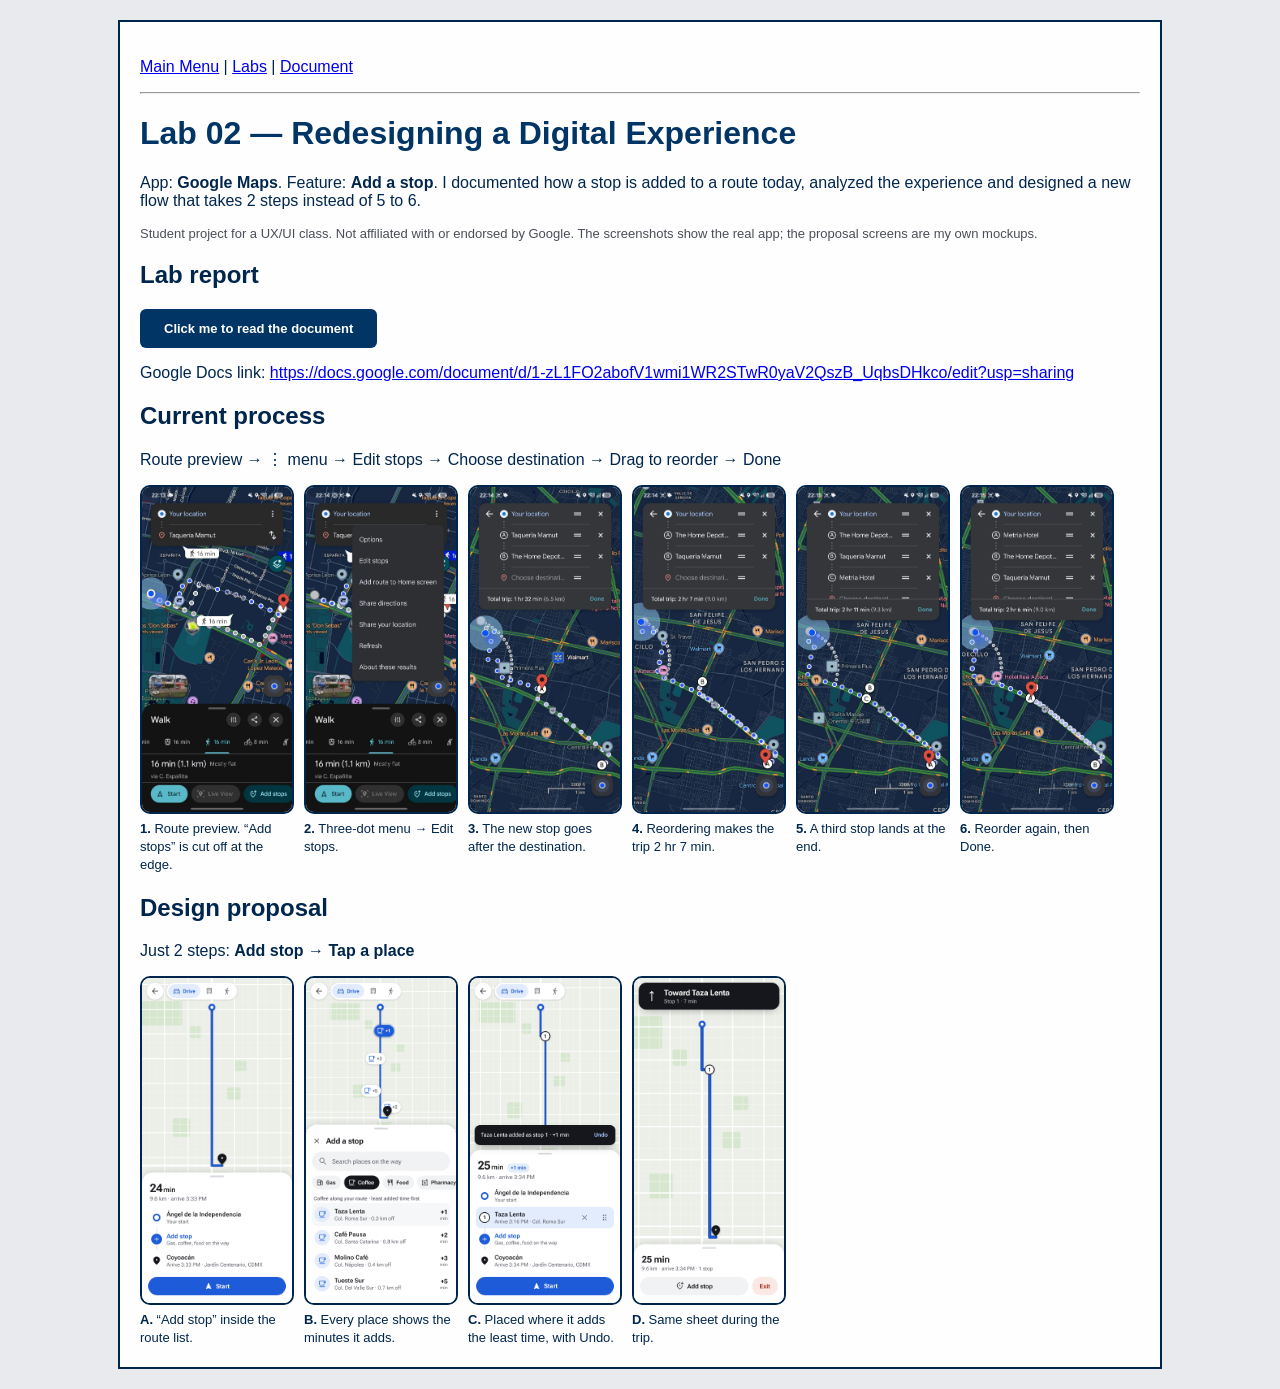
==== commit 5f4ff8a0: "Lab 02: remove the interactive prototype Testing whether the Maps-like prototype contributes to the " ====
--- a/lab02/index.html
+++ b/lab02/index.html
@@ -28,8 +28,7 @@
         <p>
             <a href="../index.html">Main Menu</a> |
             <a href="../labs.html">Labs</a> |
-            <a href="#report">Document</a> |
-            <a href="#prototype">Prototype</a>
+            <a href="#report">Document</a>
         </p>
 
         <hr>
@@ -38,7 +37,7 @@
         <p>
             App: <b>Google Maps</b>. Feature: <b>Add a stop</b>. I documented how a stop is added to a route today, analyzed the experience and designed a new flow that takes 2 steps instead of 5 to 6.
         </p>
-        <p class="note">Student project for a UX/UI class. Not affiliated with or endorsed by Google. The screenshots show the real app; the proposal and prototype are my own mockups.</p>
+        <p class="note">Student project for a UX/UI class. Not affiliated with or endorsed by Google. The screenshots show the real app; the proposal screens are my own mockups.</p>
 
         <!-- The lab report lives in Google Docs -->
         <h2 id="report">Lab report</h2>
@@ -70,13 +69,6 @@
             <figure><img src="img/proposal-4.png" alt="Proposal: Add stop available while navigating" width="780" height="1688" loading="lazy"><figcaption><b>D.</b> Same sheet during the trip.</figcaption></figure>
         </div>
 
-        <!-- Interactive prototype (Google Maps JavaScript API when a key is set in prototype/config.js) -->
-        <h2 id="prototype">Interactive prototype</h2>
-        <p>Tap <b>Add stop</b>, pick a category and tap a place.</p>
-        <p><a class="btn" href="prototype/prototype.html" target="_blank" rel="noopener">Open full screen</a></p>
-        <iframe src="prototype/prototype.html?embed" title="Interactive prototype: add a stop" loading="lazy"
-                style="width: 100%; max-width: 390px; height: 780px; border: 8px solid #101114; border-radius: 40px; display: block;"></iframe>
-
     </div>
 
 
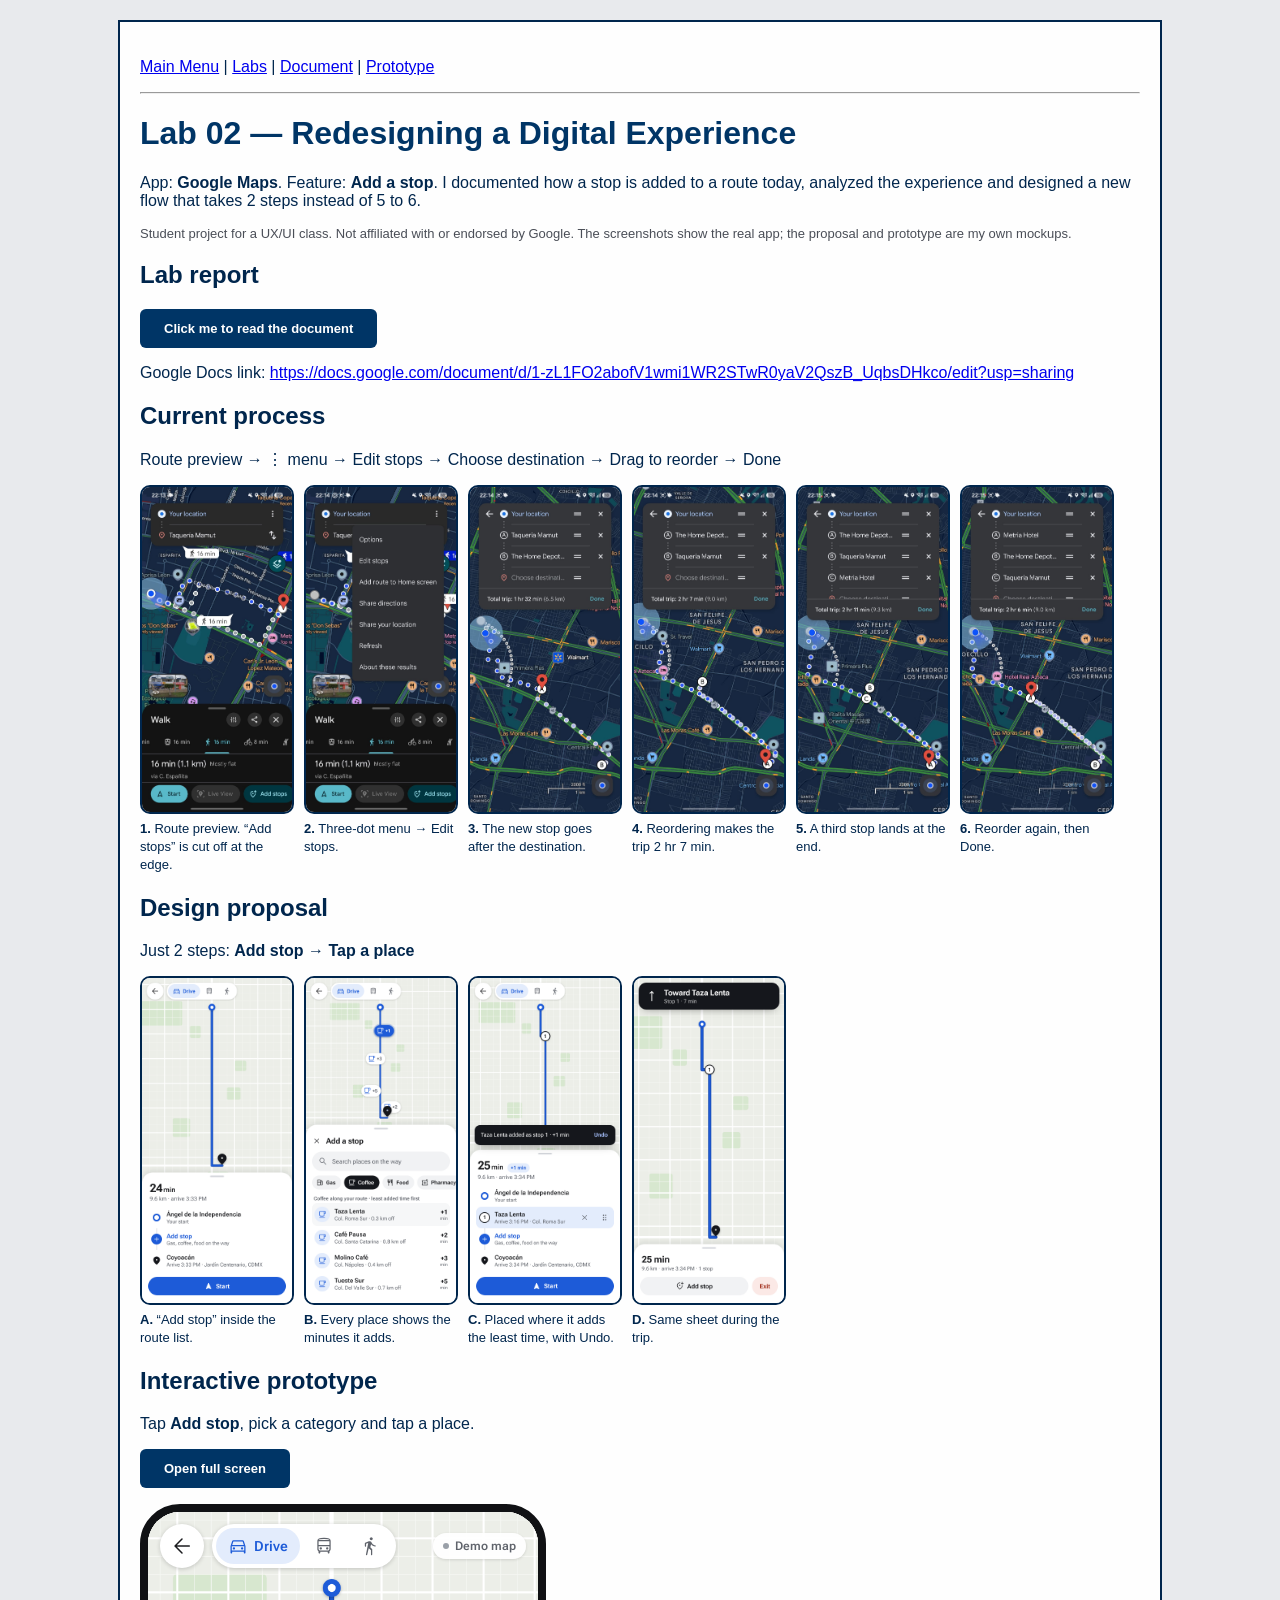
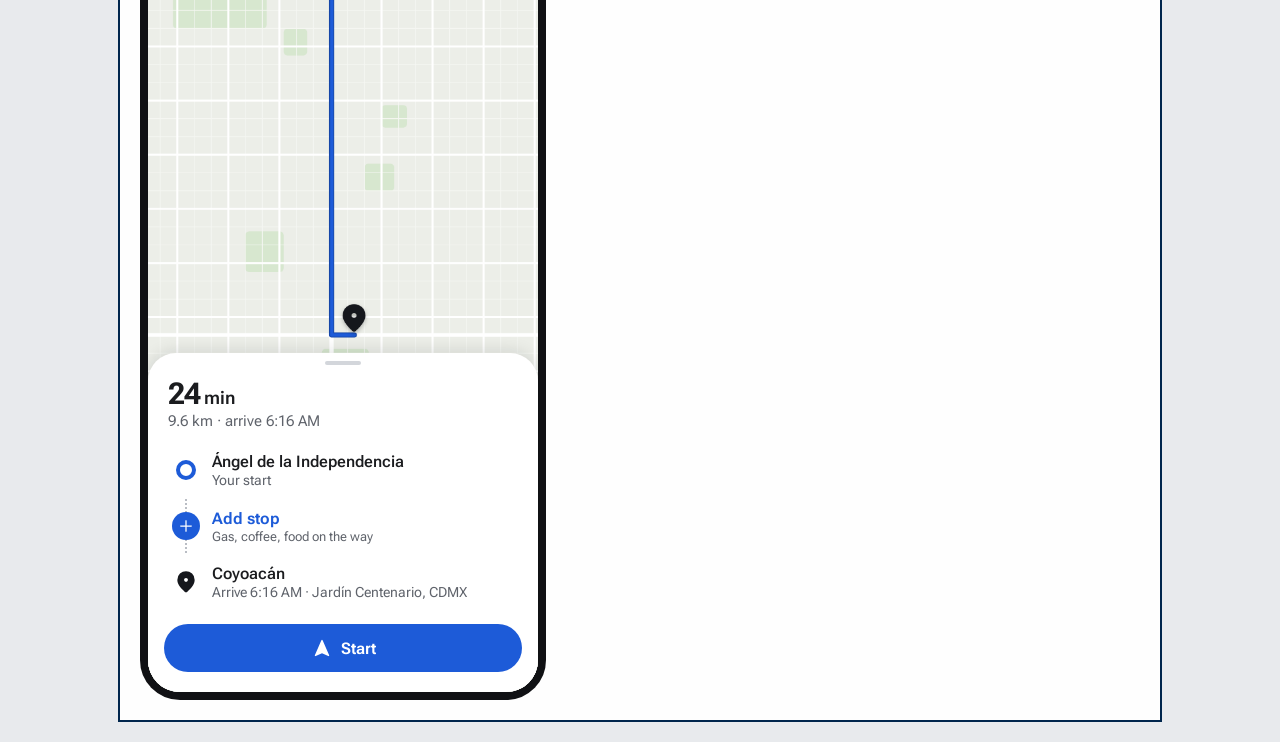
==== commit 811c17cf: "Lab 02: bring back the interactive prototype This reverts commit 5f4ff8a.  Co-Authored-By: Claude Op" ====
--- a/lab02/index.html
+++ b/lab02/index.html
@@ -28,7 +28,8 @@
         <p>
             <a href="../index.html">Main Menu</a> |
             <a href="../labs.html">Labs</a> |
-            <a href="#report">Document</a>
+            <a href="#report">Document</a> |
+            <a href="#prototype">Prototype</a>
         </p>
 
         <hr>
@@ -37,7 +38,7 @@
         <p>
             App: <b>Google Maps</b>. Feature: <b>Add a stop</b>. I documented how a stop is added to a route today, analyzed the experience and designed a new flow that takes 2 steps instead of 5 to 6.
         </p>
-        <p class="note">Student project for a UX/UI class. Not affiliated with or endorsed by Google. The screenshots show the real app; the proposal screens are my own mockups.</p>
+        <p class="note">Student project for a UX/UI class. Not affiliated with or endorsed by Google. The screenshots show the real app; the proposal and prototype are my own mockups.</p>
 
         <!-- The lab report lives in Google Docs -->
         <h2 id="report">Lab report</h2>
@@ -69,6 +70,13 @@
             <figure><img src="img/proposal-4.png" alt="Proposal: Add stop available while navigating" width="780" height="1688" loading="lazy"><figcaption><b>D.</b> Same sheet during the trip.</figcaption></figure>
         </div>
 
+        <!-- Interactive prototype (Google Maps JavaScript API when a key is set in prototype/config.js) -->
+        <h2 id="prototype">Interactive prototype</h2>
+        <p>Tap <b>Add stop</b>, pick a category and tap a place.</p>
+        <p><a class="btn" href="prototype/prototype.html" target="_blank" rel="noopener">Open full screen</a></p>
+        <iframe src="prototype/prototype.html?embed" title="Interactive prototype: add a stop" loading="lazy"
+                style="width: 100%; max-width: 390px; height: 780px; border: 8px solid #101114; border-radius: 40px; display: block;"></iframe>
+
     </div>
 
 
